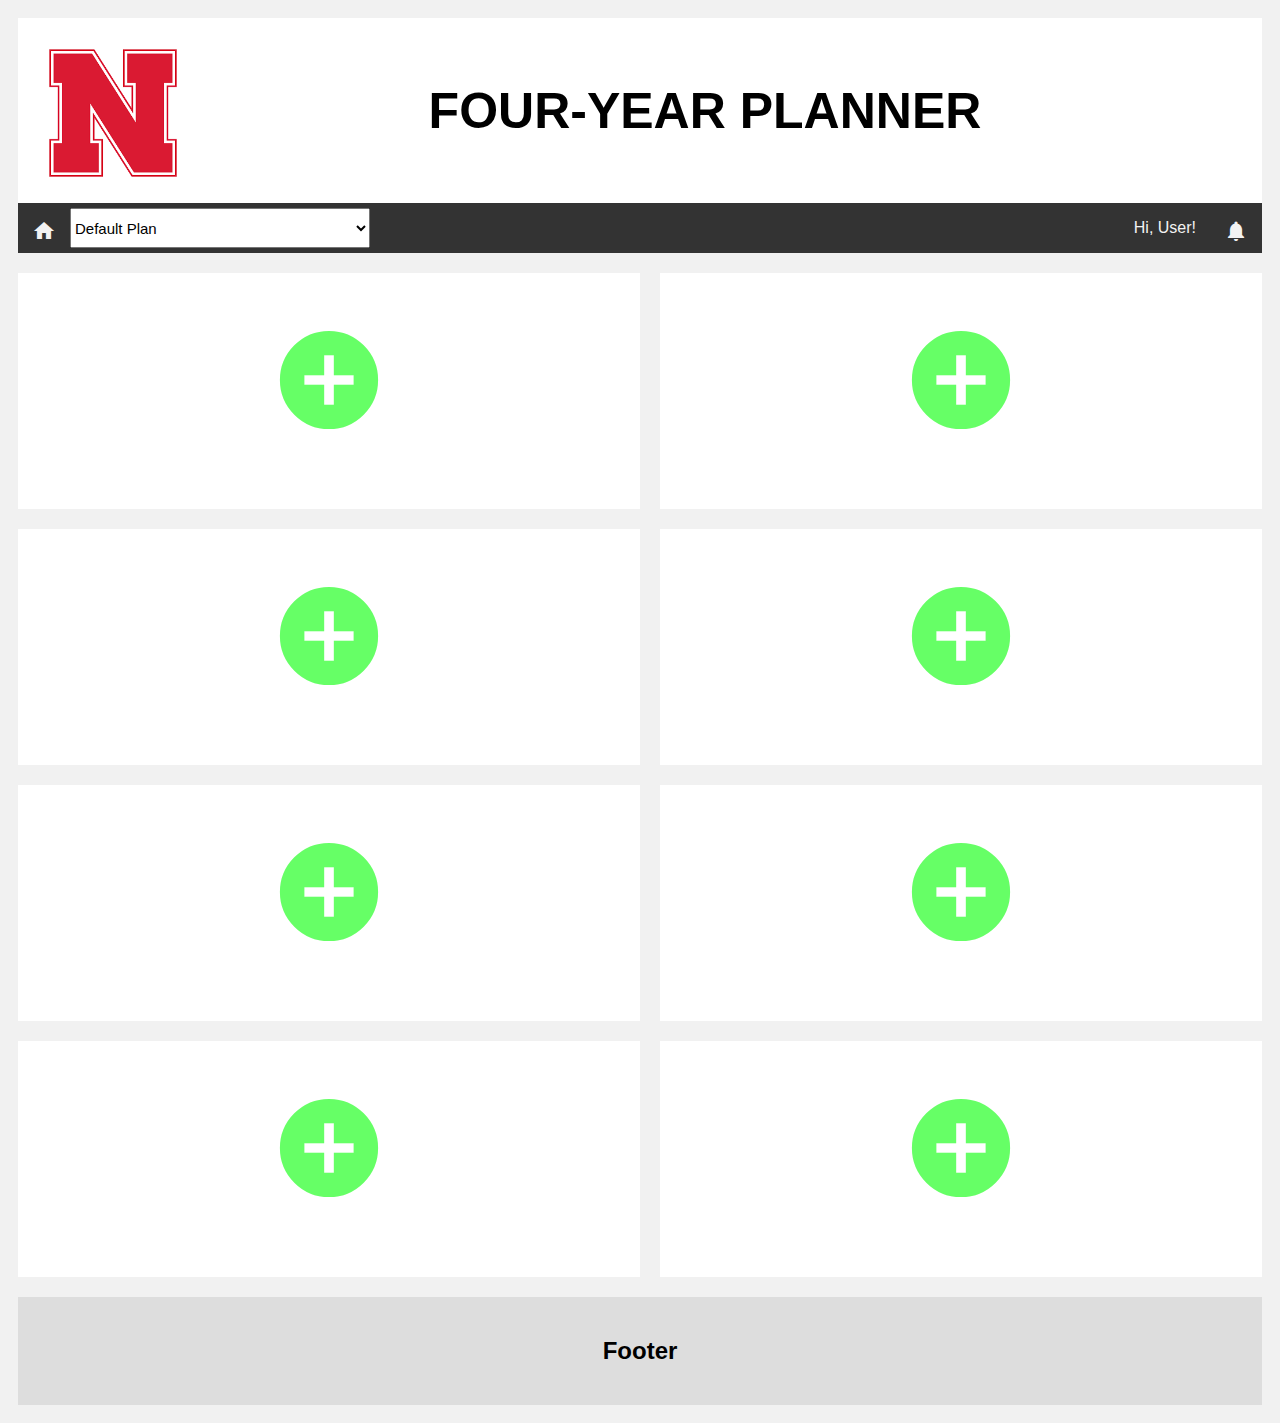
==== index.html @ bbe8f000 "Home page" ====
<!DOCTYPE html>
<html>

<head>
	<meta name = "viewport" content = "width=device-width, initial-scale=1.0">
	<link rel = "stylesheet" type = "text/css" href = "style.css">
	<link rel="stylesheet" href="https://fonts.googleapis.com/icon?family=Material+Icons">
</head>

<body>
	<div class="header">
		<a href = "https://www.unl.edu">
			<img src = "images/unl-logo.png" alt = "UNL Logo">
		</a>
		<h1>FOUR-YEAR PLANNER</h1>
	</div>
	<div class="topnav">
		<a href="index.html"><i class = "material-icons">home</i></a>
		<select>
			<option value = "Default Plan">Default Plan</option>
			<option value = "My Plan">My Plan</option>
		</select>
		<a href="#" style="float:right">
			<i class = "material-icons">notifications</i>
		</a>
		<a href="#" style="float:right">Hi, User!</a>
	</div>
	<div class="row">
		<div class="leftcolumn">
			<div class="semester">	
				<a href="#">
					<i class = "material-icons">add_circle</i>			
				</a>
			</div>
			<div class="semester">
				<a href="#">
					<i class = "material-icons">add_circle</i>			
				</a>
			</div>
			<div class="semester">
				<i class = "material-icons">add_circle</i>			
			</div>
			<div class="semester">
				<i class = "material-icons">add_circle</i>			
			</div>
		</div>
		<div class="rightcolumn">
			<div class="semester">
				<i class = "material-icons">add_circle</i>			
			</div>
			<div class="semester">
				<i class = "material-icons">add_circle</i>			
			</div>
			<div class="semester">
				<i class = "material-icons">add_circle</i>			
			</div>
			<div class="semester">
				<i class = "material-icons">add_circle</i>			
			</div>
		</div>
	</div>
	<div class="footer">
		<h2>Footer</h2>
	</div>
</body>

</html>
---- style.css ----
* {
	box-sizing: border-box;
}

body {
	font-family: Arial;
	padding: 10px;
	background: #f1f1f1;
}

/* Header/Blog Title */
.header {
	padding: 30px;
	text-align: center;
	background: white;
}

.header h1 {
	display: inline-block;
	float: center;
	font-size: 50px;
}

.header a img {
	display: block;
	float: left;
	width: 130px;
	height: auto;
}

/* Style the top navigation bar */
.topnav {
	overflow: hidden;
	background-color: #333;
	direction: ltr;
}

/* Style the topnav links */
.topnav a {
	float: left;
	display: block;
	color: #f2f2f2;
	text-align: center;
	padding: 16px 14px;
	height: 50px;
	text-decoration: none;
}

/* Change color on hover */
.topnav a:hover {
	background-color: #c12525;
}

.topnav select {
	display: block;
	height: 40px;
	width: 300px;
	font-size: 15px;
	margin: 5px 0;
	float: left;
}

/* Create two unequal columns that floats next to each other */
/* Left column */
.leftcolumn {   
	float: left;
	width: 50%;
}

/* Right column */
.rightcolumn {
	float: left;
	width: 50%;
	background-color: #f1f1f1;
	padding-left: 20px;
}

.semester {
	background-color: white;
	padding: 20px;
	margin-top: 20px;
	text-align: center;
	height: calc(20vw - 20px);
}

.semester i {
	font-size: calc(10vw - 10px);
	color: #66ff66;
	padding-top: calc(3vw - 10px);
}

.semester i:hover {
	color: green;
}

/* Clear floats after the columns */
.row:after {
	content: "";
	display: table;
	clear: both;
}

/* Footer */
.footer {
	padding: 20px;
	text-align: center;
    background: #ddd;
    margin-top: 20px;
}

/* Responsive layout - when the screen is less than 800px wide, make the two columns stack on top of each other instead of next to each other */
@media (max-width: 800px) {
	.leftcolumn, .rightcolumn {   
	    width: 100%;
		padding: 0;
    }
	.semester {
		padding: 10px;
	}
	.header a img {
		width: 30%;
		margin: 0 35%;
	}
}

/* Responsive layout - when the screen is less than 400px wide, make the navigation links stack on top of each other instead of next to each other */
@media (max-width: 400px) {
	.topnav a {
        float: none;
	    width: 100%;
		border-bottom: 1px solid #bbb;
	}
	.topnav a:last-child {
		border-bottom: none;
	}
	.topnav select {
		float: none;
		width: 100%;
		margin: 0;
	}
	.header h1 {
		font-size: 10vw;
	}
}
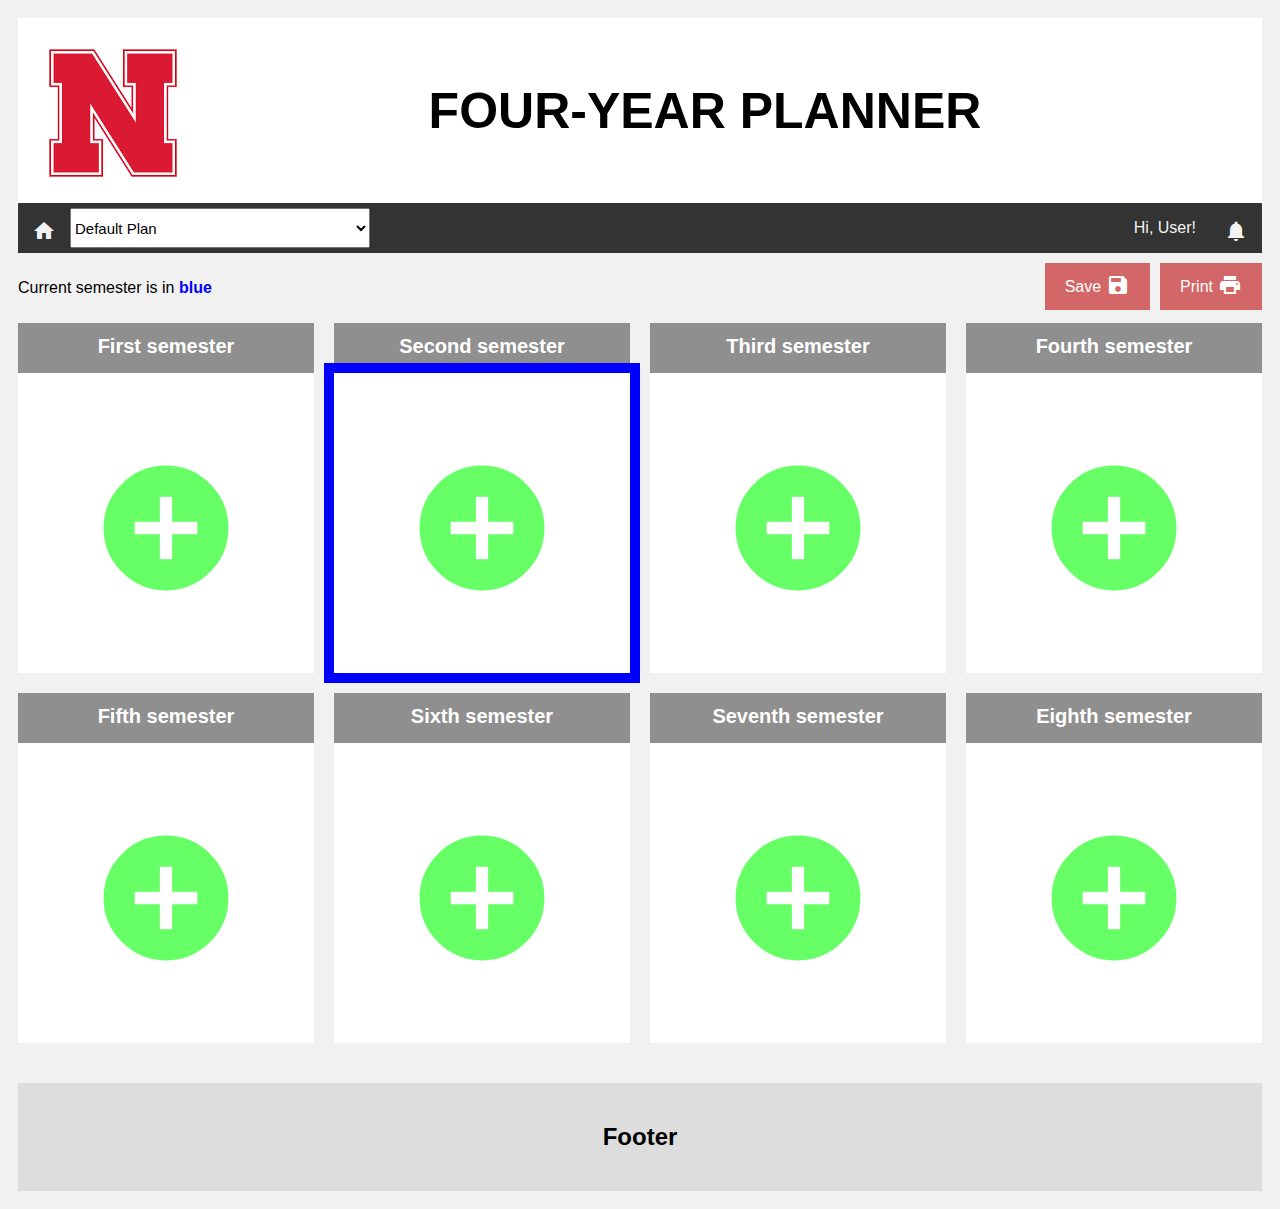
==== commit 8b03b08d: "Almost done with home page" ====
--- a/index.html
+++ b/index.html
@@ -20,48 +20,178 @@
 			<option value = "Default Plan">Default Plan</option>
 			<option value = "My Plan">My Plan</option>
 		</select>
-		<a href="#" style="float:right">
+		<a href = "#" style = "float: right">
 			<i class = "material-icons">notifications</i>
 		</a>
 		<a href="#" style="float:right">Hi, User!</a>
 	</div>
-	<div class="row">
-		<div class="leftcolumn">
-			<div class="semester">	
-				<a href="#">
-					<i class = "material-icons">add_circle</i>			
-				</a>
+	<div class = "home-bar">
+		<p style = "float: left;">Current semester is in <b style = "color: blue">blue</b></p>
+		<div class = "buttongroup">
+			<button class = "home-button" id = "saveBtn">
+				<div style = "float: left; font-size: 16px; padding: 5px 5px 0 0">Save</div>
+				<div style = "float: left">
+					<i class = "material-icons">save</i>
+				</div>
+			</button>
+			<button onclick = "printPage()" class = "home-button" style = "margin-right: 0">
+				<div style = "float: left; font-size: 16px; padding: 5px 5px 0 0">Print</div>
+				<div style = "float: left">
+					<i class = "material-icons">print</i>
+				</div>
+			</button>
+		</div>
+	</div>
+	<div id = "saveModal" class = "modal">
+		<div class = "modal-content">
+			<div class = "modal-header">
+				<span class = "close">&times;</span>
+				<h2>Save Plan</h2>
 			</div>
-			<div class="semester">
-				<a href="#">
-					<i class = "material-icons">add_circle</i>			
-				</a>
-			</div>
-			<div class="semester">
-				<i class = "material-icons">add_circle</i>			
-			</div>
-			<div class="semester">
-				<i class = "material-icons">add_circle</i>			
+			<div class = "modal-body">
+				<div class = "row">
+					<div class = "leftcolumn" style = "width: 35%">
+						<label class = "radio-container">
+							<div style = "padding-top: 5px;width: 100px;">Save as</div>
+							<input type = "radio" checked = "checked" name = "radio">
+							<span class = "checkmark"></span>
+						</label>
+					</div>
+					<div class = "rightcolumn" style = "background-color: white;width: 65%">
+						<select>
+							<option value = "Default Plan">Default Plan</option>
+							<option value = "My Plan">My Plan</option>
+						</select>
+					</div>
+				</div>
+				<div class = "row">
+					<div class = "leftcolumn" style = "width: 35%">
+						<label class = "radio-container">
+							<div style = "padding-top: 5px;width: 100px;">Create new</div>
+							<input type = "radio" name = "radio">
+							<span class = "checkmark"></span>
+						</label>
+					</div>
+					<div class = "rightcolumn" style = "background-color: white;width: 65%">
+						<input type = "text" placeholder = "Plan name..">
+					</div>
+				</div>
+				<div class = "row">
+					<button id = "modal-saveBtn" class = "modal-button" style = "width: 100%;margin: 10px 0;">Save</button>
+				</div>
 			</div>
 		</div>
-		<div class="rightcolumn">
-			<div class="semester">
-				<i class = "material-icons">add_circle</i>			
+	</div>
+	<div class="row" style = "margin-top: 10px">
+		<div class="leftcolumn leftgroup">
+			<div class="row">
+				<div class="leftcolumn">
+					<div class = "semester-name">First semester</div>
+					<div class="semester">
+						<a href="#">
+							<i class = "material-icons">add_circle</i>			
+						</a>
+					</div>
+				</div>
+				<div class="rightcolumn">
+					<div class = "semester-name">Second semester</div>
+					<div class="semester" style = "outline: solid 10px blue">
+						<a href="#">
+							<i class = "material-icons">add_circle</i>			
+						</a>
+					</div>
+				</div>
 			</div>
-			<div class="semester">
-				<i class = "material-icons">add_circle</i>			
+		</div>
+		<div class="rightcolumn rightgroup">
+			<div class="row">
+				<div class="leftcolumn">
+					<div class = "semester-name">Third semester</div>
+					<div class="semester">	
+						<a href="#">
+							<i class = "material-icons">add_circle</i>			
+						</a>
+					</div>
+				</div>
+				<div class="rightcolumn">
+					<div class = "semester-name">Fourth semester</div>
+					<div class="semester">
+						<a href="#">
+							<i class = "material-icons">add_circle</i>			
+						</a>
+					</div>
+				</div>
 			</div>
-			<div class="semester">
-				<i class = "material-icons">add_circle</i>			
+		</div>
+	</div>
+	<div class="row">
+		<div class="leftcolumn leftgroup">
+			<div class="row">
+				<div class="leftcolumn">
+					<div class = "semester-name">Fifth semester</div>
+					<div class="semester">	
+						<a href="#">
+							<i class = "material-icons">add_circle</i>			
+						</a>
+					</div>
+				</div>
+				<div class="rightcolumn">
+					<div class = "semester-name">Sixth semester</div>
+					<div class="semester">
+						<a href="#">
+							<i class = "material-icons">add_circle</i>			
+						</a>
+					</div>
+				</div>
 			</div>
-			<div class="semester">
-				<i class = "material-icons">add_circle</i>			
+		</div>
+		<div class="rightcolumn rightgroup">
+			<div class="row">
+				<div class="leftcolumn">
+					<div class = "semester-name">Seventh semester</div>
+					<div class="semester">	
+						<a href="#">
+							<i class = "material-icons">add_circle</i>			
+						</a>
+					</div>
+				</div>
+				<div class="rightcolumn">
+					<div class = "semester-name">Eighth semester</div>
+					<div class="semester">
+						<a href="#">
+							<i class = "material-icons">add_circle</i>			
+						</a>
+					</div>
+				</div>
 			</div>
 		</div>
 	</div>
 	<div class="footer">
 		<h2>Footer</h2>
 	</div>
+	<script>
+		var modal = document.getElementById('saveModal');
+		var btn = document.getElementById('saveBtn');
+		var modalBtn = document.getElementById('modal-saveBtn');
+		var span = document.getElementsByClassName("close")[0];
+		function printPage() {
+			window.print();
+		}
+		btn.onclick = function() {
+			modal.style.display = "block";
+		}
+		modalBtn.onclick = function() {
+			modal.style.display = "none";
+		}
+		span.onclick = function() {
+			modal.style.display = "none";
+		}
+		window.onclick = function(event) {
+			if (event.target == modal) {
+				modal.style.display = "none";
+			}
+		}
+	</script>
 </body>
 
 </html>
--- a/style.css
+++ b/style.css
@@ -28,11 +28,21 @@
 	height: auto;
 }
 
+.home-bar {
+	margin-top: 10px;
+	width: 100%;
+}
+
+.home-bar:after {
+	content: "";
+	display: table;
+	clear: both;
+}
+
 /* Style the top navigation bar */
 .topnav {
 	overflow: hidden;
 	background-color: #333;
-	direction: ltr;
 }
 
 /* Style the topnav links */
@@ -62,9 +72,14 @@
 
 /* Create two unequal columns that floats next to each other */
 /* Left column */
+.row {
+	margin: 0;
+}
+
 .leftcolumn {   
 	float: left;
 	width: 50%;
+	padding-right: 10px;
 }
 
 /* Right column */
@@ -72,21 +87,32 @@
 	float: left;
 	width: 50%;
 	background-color: #f1f1f1;
-	padding-left: 20px;
+	padding-left: 10px;
 }
 
 .semester {
 	background-color: white;
 	padding: 20px;
-	margin-top: 20px;
-	text-align: center;
-	height: calc(20vw - 20px);
+	margin-bottom: 20px;
+	text-align: center;
+	height: 300px;
+}
+
+.semester-name {
+	width: 100%;
+	height: 50px;
+	padding: 12px;
+	font-size: 20px;
+	color: #fff;
+	font-weight: bold;
+	text-align: center;
+	background-color: #8f8f8f;
 }
 
 .semester i {
-	font-size: calc(10vw - 10px);
+	font-size: 150px;
 	color: #66ff66;
-	padding-top: calc(3vw - 10px);
+	padding-top: 60px;
 }
 
 .semester i:hover {
@@ -108,18 +134,216 @@
     margin-top: 20px;
 }
 
-/* Responsive layout - when the screen is less than 800px wide, make the two columns stack on top of each other instead of next to each other */
-@media (max-width: 800px) {
-	.leftcolumn, .rightcolumn {   
+.buttongroup { 
+	margin: 0;
+	float: right;
+	display: inline-block;
+}
+
+.home-button {
+	background-color: #d36666;
+	border: none;
+	color: white;
+	padding: 10px 20px;
+	text-align: center;
+	text-decoration: none;
+	display: inline-block;
+	margin: 0 5px;
+	cursor: pointer;
+	float: left;
+}
+
+.home-button:hover {
+	background-color: #c12525;
+}
+
+.modal {
+	display: none;
+	position: fixed;
+	z-index: 1;
+	padding-top: 100px;
+	left: 0;
+	top: 0;
+	width: 100%;
+	height: 100%;
+	overflow: auto;
+	background-color: rgb(0,0,0);
+	background-color: rgba(0,0,0,0.4);
+}
+
+.modal-content {
+	position: relative;
+	background-color: #fefefe;
+	margin: auto;
+	padding: 0;
+	border: 1px solid #888;
+	width: calc(20% + 50px);
+	box-shadow: 0 4px 8px 0 rgba(0,0,0,0.2),0 6px 20px 0 rgba(0,0,0,0.19);
+	-webkit-animation-name: animatetop;
+	-webkit-animation-duration: 0.4s;
+	animation-name: animatetop;
+	animation-duration: 0.4s;
+}
+
+@-webkit-keyframes animatetop {
+	from {top: -300px; opacity: 0}
+	to {top: 0; opacity: 1}
+}
+
+@keyframes animatetop {
+	from {top: -300px; opacity: 0}
+	to {top: 0; opacity: 1}
+}
+
+.close {
+	color: white;
+	float: right;
+	font-size: 28px;
+	font-weight: bold;
+}
+
+.close:hover, .close:focus {
+	color: #000;
+	text-decoration: none;
+	cursor: pointer;
+}
+
+.modal-header {
+	padding: 2px 16px;
+	background-color: #4b4b4b;
+	color: white;
+}
+
+.modal-button {
+	background-color: #8f8f8f;
+	border: none;
+	color: white;
+	padding: 10px 20px;
+	text-align: center;
+	text-decoration: none;
+	display: inline-block;
+	margin: 0 5px;
+	cursor: pointer;
+	float: left;
+	font-size: 16px;
+	height: 40px;
+}
+
+.modal-button:hover {
+	background-color: #4b4b4b;
+}
+
+.modal-body {
+	padding: 2px 16px;
+}
+
+.modal-footer {
+	padding: 2px 16px;
+	background-color: #5cb85c;
+	color: white;
+}
+
+.radio-container {
+	display: block;
+	position: relative;
+	padding-left: 55px;
+	margin: 17px 0;
+	cursor: pointer;
+	font-size: 16px;
+	-webkit-user-select: none;
+	-moz-user-select: none;
+	-ms-user-select: none;
+	user-select: none;
+}
+
+.radio-container:after {
+	content: "";
+	display: table;
+	clear: both;
+}
+
+.modal-body select {
+	font-size: 15px;
+	width: 100%;
+	height: 40px;
+	margin-top: 10px;
+	padding-left: 10px;
+}
+
+.modal-body input[type=text] {
+	font-size: 15px;
+	width: 100%;
+	height: 40px;
+	margin-top: 10px;
+	padding-left: 10px;
+}
+
+.radio-container input {
+	position: absolute;
+	opacity: 0;
+	cursor: pointer;
+}
+
+.checkmark {
+	position: absolute;
+	top: 0;
+	left: 20px;
+	height: 25px;
+	width: 25px;
+	background-color: #eee;
+	border-radius: 50%;
+}
+
+.radio-container:hover input ~ .checkmark {
+	background-color: #ccc;
+}
+
+.radio-container input:checked ~ .checkmark {
+	background-color: #2196F3;
+}
+
+.checkmark:after {
+	content: "";
+	position: absolute;
+	display: none;
+}
+
+.radio-container input:checked ~ .checkmark:after {
+	display: block;
+}
+
+.radio-container .checkmark:after {
+	top: 9px;
+	left: 9px;
+	width: 8px;
+	height: 8px;
+	border-radius: 50%;
+	background: white;
+}
+
+/* Responsive layout - when the screen is less than 1200px wide, make the two columns stack on top of each other instead of next to each other */
+@media (max-width: 1200px) {
+	.leftgroup, .rightgroup {   
 	    width: 100%;
 		padding: 0;
     }
+}
+
+@media (max-width: 700px) {
+	.leftcolumn, .rightcolumn {
+		width: 100%;
+		padding: 0;
+	}
 	.semester {
 		padding: 10px;
 	}
 	.header a img {
 		width: 30%;
 		margin: 0 35%;
+	}
+	.buttongroup {
+		float: none;
+		width: 100%;
 	}
 }
 
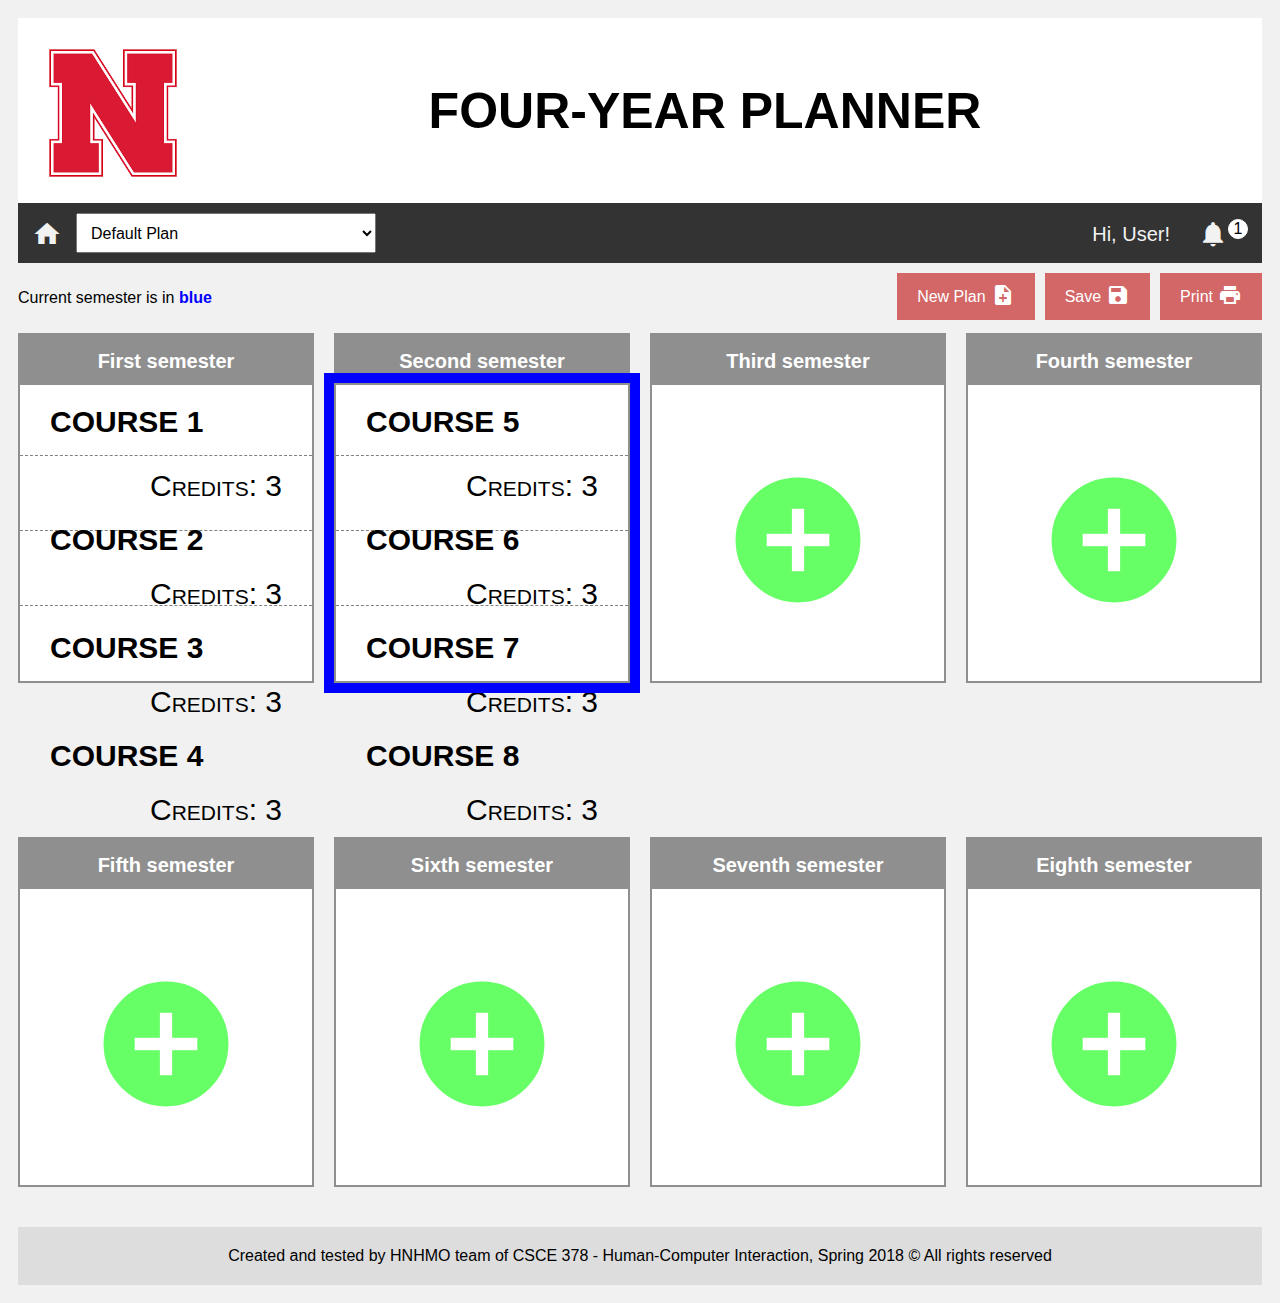
==== commit ffd4af76: "After P4" ====
--- a/index.html
+++ b/index.html
@@ -15,19 +15,26 @@
 		<h1>FOUR-YEAR PLANNER</h1>
 	</div>
 	<div class="topnav">
-		<a href="index.html"><i class = "material-icons">home</i></a>
-		<select>
+		<a href="index.html"><i class = "material-icons" style = "font-size:30px">home</i></a>
+		<select id = "planSelect" style = "padding-left: 10px" onchange = "select()">
 			<option value = "Default Plan">Default Plan</option>
 			<option value = "My Plan">My Plan</option>
 		</select>
-		<a href = "#" style = "float: right">
-			<i class = "material-icons">notifications</i>
+		<a href = "notification.html" style = "float: right">
+			<i class = "material-icons" style = "font-size:30px">notifications</i>
+			<div class = "badge">1</div>
 		</a>
-		<a href="#" style="float:right">Hi, User!</a>
+		<a href="#" style="float:right;font-size:20px;padding-top:20px">Hi, User!</a>
 	</div>
 	<div class = "home-bar">
 		<p style = "float: left;">Current semester is in <b style = "color: blue">blue</b></p>
 		<div class = "buttongroup">
+			<button class = "home-button" id = "createBtn" onclick = "create()">
+				<div style = "float: left; font-size: 16px; padding: 5px 5px 0 0">New Plan</div>
+				<div style = "float: left">
+					<i class = "material-icons">note_add</i>
+				</div>
+			</button>
 			<button class = "home-button" id = "saveBtn">
 				<div style = "float: left; font-size: 16px; padding: 5px 5px 0 0">Save</div>
 				<div style = "float: left">
@@ -46,7 +53,7 @@
 		<div class = "modal-content">
 			<div class = "modal-header">
 				<span class = "close">&times;</span>
-				<h2>Save Plan</h2>
+				<h2>SAVE PLAN</h2>
 			</div>
 			<div class = "modal-body">
 				<div class = "row">
@@ -83,20 +90,66 @@
 		</div>
 	</div>
 	<div class="row" style = "margin-top: 10px">
-		<div class="leftcolumn leftgroup">
+		<div id = "oldSemester" class="leftcolumn leftgroup">
 			<div class="row">
 				<div class="leftcolumn">
 					<div class = "semester-name">First semester</div>
-					<div class="semester">
-						<a href="#">
-							<i class = "material-icons">add_circle</i>			
-						</a>
+					<div class="semester" style = "padding:0">
+						<div style = "width: 100%;border-bottom:1px dashed gray;height:24%;margin-bottom:10px">
+							<div style = "float:left;font-size:30px;padding:20px 0 10px 30px;font-weight:bold">COURSE 1</div>
+							<div style = "float:right;font-size:30px;padding:20px 30px 10px 0px;font-variant: small-caps;">Credits: 3</div>
+						</div>
+						<div style = "width: 100%;border-bottom:1px dashed gray;height:22%;margin-bottom:10px">
+							<div style = "float:left;font-size:30px;padding:10px 0 10px 30px;font-weight:bold">COURSE 2</div>
+							<div style = "float:right;font-size:30px;padding:10px 30px 10px 0px;font-variant: small-caps;">Credits: 3</div>
+						</div>
+						<div style = "width: 100%;border-bottom:1px dashed gray;height:22%;margin-bottom:10px">
+							<div style = "float:left;font-size:30px;padding:10px 0 10px 30px;font-weight:bold">COURSE 3</div>
+							<div style = "float:right;font-size:30px;padding:10px 30px 10px 0px;font-variant: small-caps;">Credits: 3</div>
+						</div>
+						<div style = "width: 100%;height:22%;margin-bottom:10px">
+							<div style = "float:left;font-size:30px;padding:10px 0 10px 30px;font-weight:bold">COURSE 4</div>
+							<div style = "float:right;font-size:30px;padding:10px 30px 10px 0px;font-variant: small-caps;">Credits: 3</div>
+						</div>
 					</div>
 				</div>
 				<div class="rightcolumn">
 					<div class = "semester-name">Second semester</div>
-					<div class="semester" style = "outline: solid 10px blue">
-						<a href="#">
+					<div class="semester" style = "padding:0;outline: solid 10px blue">
+						<div style = "width: 100%;border-bottom:1px dashed gray;height:24%;margin-bottom:10px">
+							<div style = "float:left;font-size:30px;padding:20px 0 10px 30px;font-weight:bold">COURSE 5</div>
+							<div style = "float:right;font-size:30px;padding:20px 30px 10px 0px;font-variant: small-caps;">Credits: 3</div>
+						</div>
+						<div style = "width: 100%;border-bottom:1px dashed gray;height:22%;margin-bottom:10px">
+							<div style = "float:left;font-size:30px;padding:10px 0 10px 30px;font-weight:bold">COURSE 6</div>
+							<div style = "float:right;font-size:30px;padding:10px 30px 10px 0px;font-variant: small-caps;">Credits: 3</div>
+						</div>
+						<div style = "width: 100%;border-bottom:1px dashed gray;height:22%;margin-bottom:10px">
+							<div style = "float:left;font-size:30px;padding:10px 0 10px 30px;font-weight:bold">COURSE 7</div>
+							<div style = "float:right;font-size:30px;padding:10px 30px 10px 0px;font-variant: small-caps;">Credits: 3</div>
+						</div>
+						<div style = "width: 100%;height:22%;margin-bottom:10px">
+							<div style = "float:left;font-size:30px;padding:10px 0 10px 30px;font-weight:bold">COURSE 8</div>
+							<div style = "float:right;font-size:30px;padding:10px 30px 10px 0px;font-variant: small-caps;">Credits: 3</div>
+						</div>
+					</div>	
+				</div>
+			</div>
+		</div>
+		<div id = "newSemester" class="leftcolumn leftgroup" style = "display:none">
+			<div class="row">
+				<div class="leftcolumn">
+					<div class = "semester-name">First semester</div>
+					<div class="semester">	
+						<a href="semester.html">
+							<i class = "material-icons">add_circle</i>			
+						</a>
+					</div>
+				</div>
+				<div class="rightcolumn">
+					<div class = "semester-name">Second semester</div>
+					<div class="semester">
+						<a href="semester.html">
 							<i class = "material-icons">add_circle</i>			
 						</a>
 					</div>
@@ -108,7 +161,7 @@
 				<div class="leftcolumn">
 					<div class = "semester-name">Third semester</div>
 					<div class="semester">	
-						<a href="#">
+						<a href="semester.html">
 							<i class = "material-icons">add_circle</i>			
 						</a>
 					</div>
@@ -116,7 +169,7 @@
 				<div class="rightcolumn">
 					<div class = "semester-name">Fourth semester</div>
 					<div class="semester">
-						<a href="#">
+						<a href="semester.html">
 							<i class = "material-icons">add_circle</i>			
 						</a>
 					</div>
@@ -130,7 +183,7 @@
 				<div class="leftcolumn">
 					<div class = "semester-name">Fifth semester</div>
 					<div class="semester">	
-						<a href="#">
+						<a href="semester.html">
 							<i class = "material-icons">add_circle</i>			
 						</a>
 					</div>
@@ -138,7 +191,7 @@
 				<div class="rightcolumn">
 					<div class = "semester-name">Sixth semester</div>
 					<div class="semester">
-						<a href="#">
+						<a href="semester.html">
 							<i class = "material-icons">add_circle</i>			
 						</a>
 					</div>
@@ -150,7 +203,7 @@
 				<div class="leftcolumn">
 					<div class = "semester-name">Seventh semester</div>
 					<div class="semester">	
-						<a href="#">
+						<a href="semester.html">
 							<i class = "material-icons">add_circle</i>			
 						</a>
 					</div>
@@ -158,7 +211,7 @@
 				<div class="rightcolumn">
 					<div class = "semester-name">Eighth semester</div>
 					<div class="semester">
-						<a href="#">
+						<a href="semester.html">
 							<i class = "material-icons">add_circle</i>			
 						</a>
 					</div>
@@ -167,13 +220,35 @@
 		</div>
 	</div>
 	<div class="footer">
-		<h2>Footer</h2>
+		Created and tested by HNHMO team of CSCE 378 - Human-Computer Interaction, Spring 2018 &copy All rights reserved
 	</div>
 	<script>
 		var modal = document.getElementById('saveModal');
 		var btn = document.getElementById('saveBtn');
 		var modalBtn = document.getElementById('modal-saveBtn');
 		var span = document.getElementsByClassName("close")[0];
+		function create() {
+			var option = document.createElement("option");
+			var select = document.getElementById("planSelect");
+			option.text = "New Plan";
+			option.value = "New Plan";
+			option.selected = true;
+			select.add(option);
+			document.getElementById("oldSemester").style.display = "none";
+			document.getElementById("newSemester").style.display = "block";
+		}
+		function select() {
+			var sel = document.getElementById("planSelect");
+			var option = sel.options[sel.selectedIndex];
+			if (option.value != "New Plan") {
+				document.getElementById("oldSemester").style.display = "block";
+				document.getElementById("newSemester").style.display = "none";
+			}
+			else {
+				document.getElementById("oldSemester").style.display = "none";
+				document.getElementById("newSemester").style.display = "block";
+			}
+		}
 		function printPage() {
 			window.print();
 		}
--- a/style.css
+++ b/style.css
@@ -52,7 +52,7 @@
 	color: #f2f2f2;
 	text-align: center;
 	padding: 16px 14px;
-	height: 50px;
+	height: 60px;
 	text-decoration: none;
 }
 
@@ -65,9 +65,18 @@
 	display: block;
 	height: 40px;
 	width: 300px;
-	font-size: 15px;
-	margin: 5px 0;
-	float: left;
+	font-size: 16px;
+	margin: 10px 0;
+	float: left;
+}
+
+.badge {
+	float: right;
+	border: 1px solid white;
+	border-radius: 50%;
+	width: 20px;
+	background-color: white;
+	color: black;
 }
 
 /* Create two unequal columns that floats next to each other */
@@ -90,29 +99,129 @@
 	padding-left: 10px;
 }
 
+.leftcolumn-type {   
+	float: left;
+	width: 80%;
+	padding-right: 10px;
+}
+
+/* Right column */
+.rightcolumn-type {
+	float: left;
+	width: 20%;
+	background-color: #f1f1f1;
+	padding-left: 10px;
+}
+
+.leftcolumn-noti {   
+	float: left;
+	width: 30%;
+	padding-right: 10px;
+}
+
+/* Right column */
+.rightcolumn-noti {
+	float: left;
+	width: 70%;
+	background-color: #f1f1f1;
+	padding-left: 10px;
+}
+
 .semester {
 	background-color: white;
 	padding: 20px;
 	margin-bottom: 20px;
 	text-align: center;
 	height: 300px;
+	border: 2px solid #8f8f8f;
+}
+
+.class {
+	cursor: pointer;
+}
+
+.class:hover .type {
+	background-color: #e5e5e5;
+}
+
+.type {
+	background-color: white;
+	padding: 20px;
+	margin-bottom: 20px;
+	text-align: center;
+	height: 300px;
+	border: 2px solid #8f8f8f;
+}
+
+.course-type:hover {
+	background-color: #e5e5e5;
 }
 
 .semester-name {
 	width: 100%;
 	height: 50px;
-	padding: 12px;
+	padding: 17px;
 	font-size: 20px;
 	color: #fff;
 	font-weight: bold;
 	text-align: center;
 	background-color: #8f8f8f;
+}
+
+.course-name {
+	width: 100%;
+	height: 65px;
+	padding: 25px;
+	font-size: 20px;
+	color: #fff;
+	font-weight: bold;
+	text-align: center;
+	background-color: #8f8f8f;
+}
+
+.course-name-active {
+	width: 100%;
+	height: 65px;
+	padding: 25px;
+	font-size: 20px;
+	color: #fff;
+	font-weight: bold;
+	text-align: center;
+	background-color: #d36666;
 }
 
 .semester i {
 	font-size: 150px;
 	color: #66ff66;
 	padding-top: 60px;
+}
+
+.classes {
+	background-color: #f1f1f1;
+	border: 2px solid #8f8f8f;
+	border-radius: 10px;
+	width: 100%;
+	height: 60px;
+	padding-top: 20px;
+	font-weight: bold;
+	font-size: 16px;
+}
+
+.classes:hover {
+	background-color: #e4e4e4;
+	cursor: pointer;
+}
+
+.courses {
+	background-color: #f1f1f1;
+	border: 2px solid #8f8f8f;
+	border-radius: 10px;
+	width: 100%;
+	height: 70px;
+	padding-top: 20px;
+	margin-bottom: 10px;
+	font-weight: bold;
+	font-size: 16px;
 }
 
 .semester i:hover {
@@ -233,6 +342,29 @@
 	background-color: #4b4b4b;
 }
 
+.modal-inactivebtn {
+	background-color: #8f8f8f;
+	border: none;
+	color: white;
+	padding: 10px 20px;
+	text-align: center;
+	text-decoration: none;
+	display: inline-block;
+	margin: 0 5px;
+	cursor: pointer;
+	float: left;
+	font-size: 16px;
+	height: 40px;
+}
+
+#modal-addbtn {
+	background-color: #4caf50;
+}
+
+#modal-addbtn:hover {
+	background-color: green;
+}
+
 .modal-body {
 	padding: 2px 16px;
 }
@@ -290,16 +422,16 @@
 	left: 20px;
 	height: 25px;
 	width: 25px;
-	background-color: #eee;
+	background-color: #d6d6d6;
 	border-radius: 50%;
 }
 
 .radio-container:hover input ~ .checkmark {
-	background-color: #ccc;
+	background-color: #b7b7b7;
 }
 
 .radio-container input:checked ~ .checkmark {
-	background-color: #2196F3;
+	background-color: #d36666;
 }
 
 .checkmark:after {
@@ -334,6 +466,14 @@
 		width: 100%;
 		padding: 0;
 	}
+	.leftcolumn-type, .rightcolumn-type {
+		width: 100%;
+		padding: 0;
+	}
+	.leftcolumn-noti, .rightcolumn-noti {
+		width: 100%;
+		padding: 0;
+	}
 	.semester {
 		padding: 10px;
 	}
@@ -366,3 +506,154 @@
 		font-size: 10vw;
 	}
 }
+
+.pagination {
+    display: inline-block;
+}
+
+.pagination a {
+    color: black;
+    float: left;
+    padding: 20px 30px;
+    text-decoration: none;
+    border: 1px solid #ddd;
+    font-size: 20px;
+}
+
+.pagination a.active {
+    background-color: #d36666;
+    color: white;
+    border: 1px solid #d36666;
+}
+
+.pagination a:hover:not(.active) {background-color: #ddd; cursor: pointer;}
+
+.pagination a:first-child {
+    border-top-left-radius: 5px;
+    border-bottom-left-radius: 5px;
+}
+
+.pagination a:last-child {
+    border-top-right-radius: 5px;
+    border-bottom-right-radius: 5px;
+}
+
+.tooltip {
+    position: relative;
+    display: inline-block;
+    border-bottom: 1px dotted black;
+}
+
+.tooltip .tooltiptext {
+    visibility: hidden;
+    width: 120px;
+    background-color: black;
+    color: #fff;
+    text-align: center;
+    border-radius: 6px;
+    padding: 5px 0;
+    
+    /* Position the tooltip */
+    position: absolute;
+    z-index: 1;
+    top: 100%;
+    left: 50%;
+    margin-left: -60px;
+}
+
+.tooltip:hover .tooltiptext {
+    visibility: visible;
+}
+
+textarea {
+    width: 80%;
+    height: 100px;
+    padding: 12px 20px;
+    box-sizing: border-box;
+    border: 2px solid #ccc;
+    border-radius: 4px;
+    background-color: #f8f8f8;
+    resize: none;
+}
+
+.alert {
+    padding: 20px;
+    background-color: #4CAF50;
+    color: white;
+}
+
+.closebtn {
+    margin-left: 15px;
+    color: white;
+    font-weight: bold;
+    float: right;
+    font-size: 22px;
+    line-height: 20px;
+    cursor: pointer;
+    transition: 0.3s;
+}
+
+.closebtn:hover {
+    color: black;
+}
+
+.type-name {
+	padding-top:90px;
+	font-size:45px;
+	color:black;
+	text-decoration: none;
+	background-color: none;
+}
+
+.firstRow {
+	font-size:20px;
+}
+
+.firstRow:after {
+	content: "";
+	display:table;
+	clear:both;
+}
+
+.deleteBtn i {
+	font-size: 30px;
+	color: #d36666;
+	padding-top: 8px;
+}
+
+.deleteBtn i:hover {
+	color: #c12525;
+	cursor: pointer;
+}
+
+.class-button {
+	padding: 0;
+	float: right;
+	cursor:pointer;
+}
+
+.class-button i:hover {
+	color: #d2d2d2;
+}
+
+.class-button i1:hover {
+	color: #4CAF50;
+}
+
+.inputText {
+    width: 100%;
+    padding: 12px 20px;
+    margin: 6px 0;
+    box-sizing: border-box;
+    border: 3px solid #ccc;
+    -webkit-transition: 0.5s;
+    transition: 0.5s;
+    outline: none;
+    font-size: 16px;
+}
+
+.inputText:focus {
+    border: 3px solid #555;
+}
+
+
